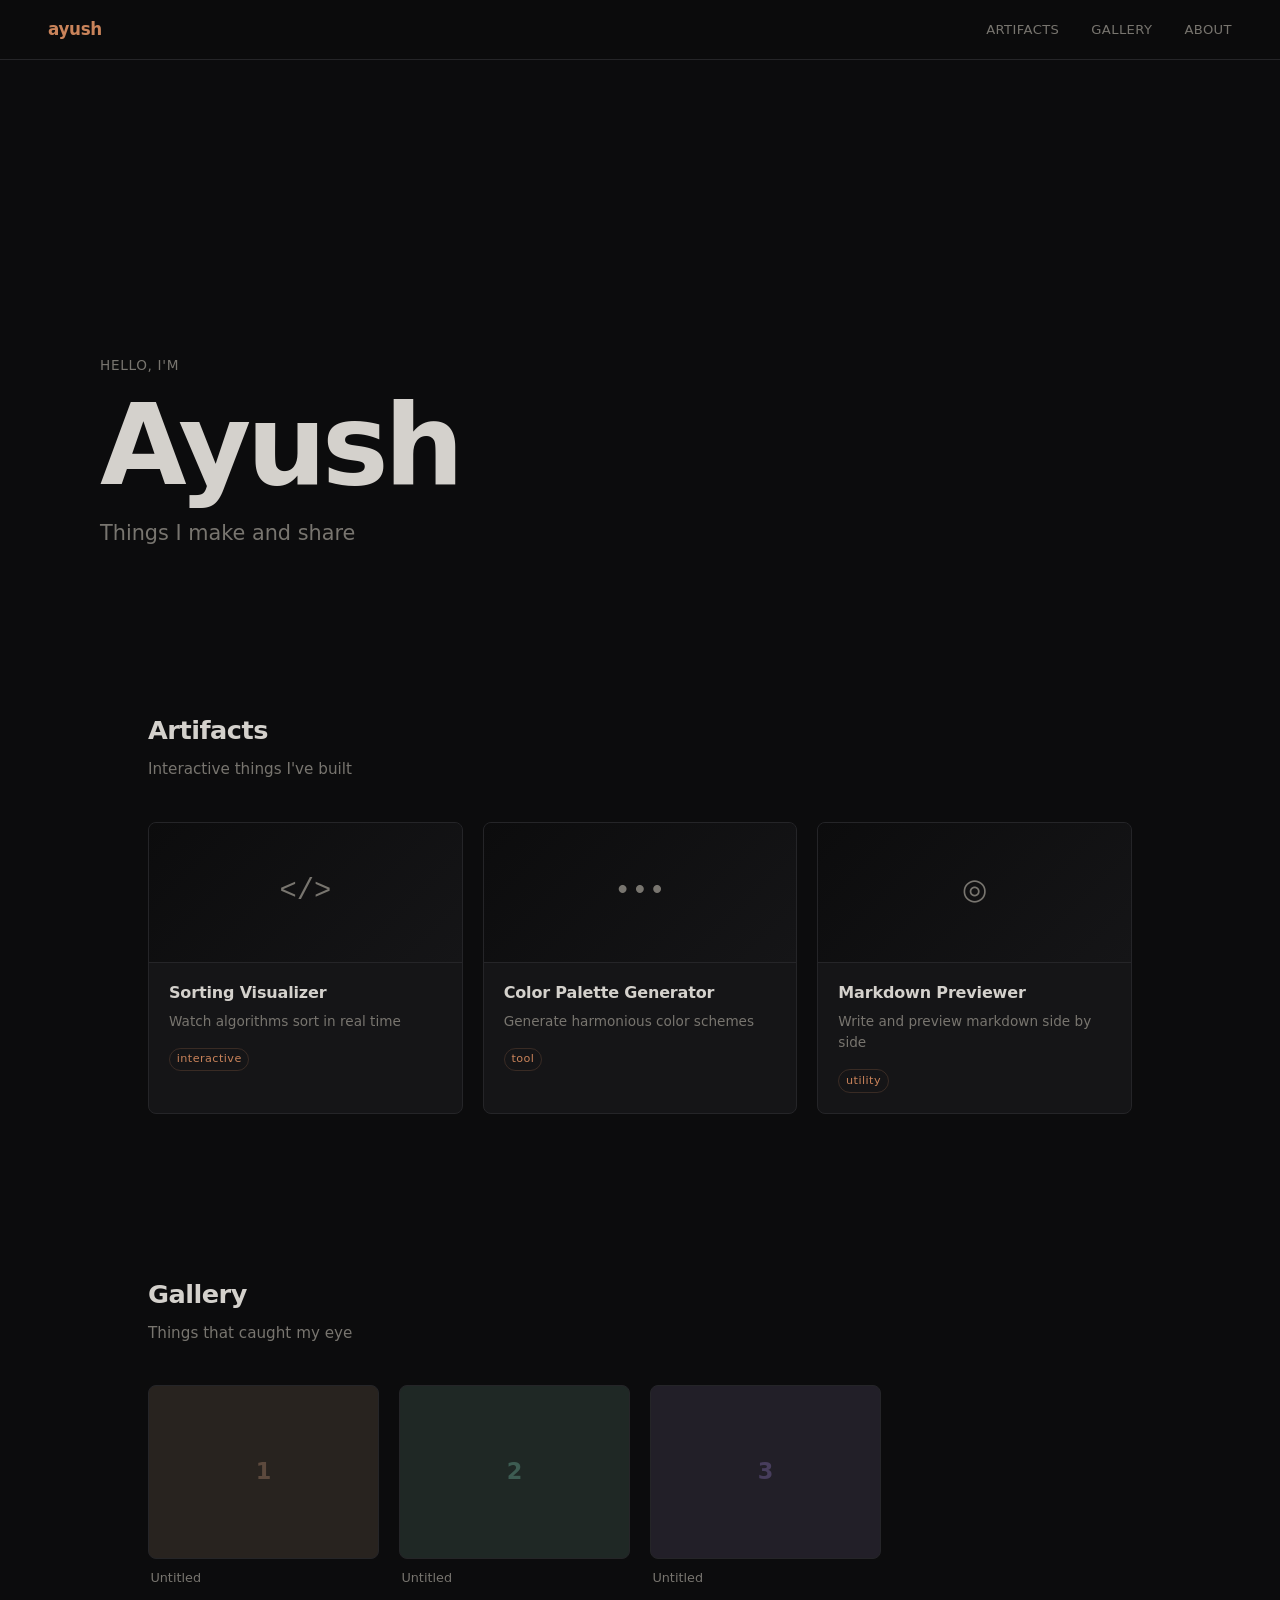
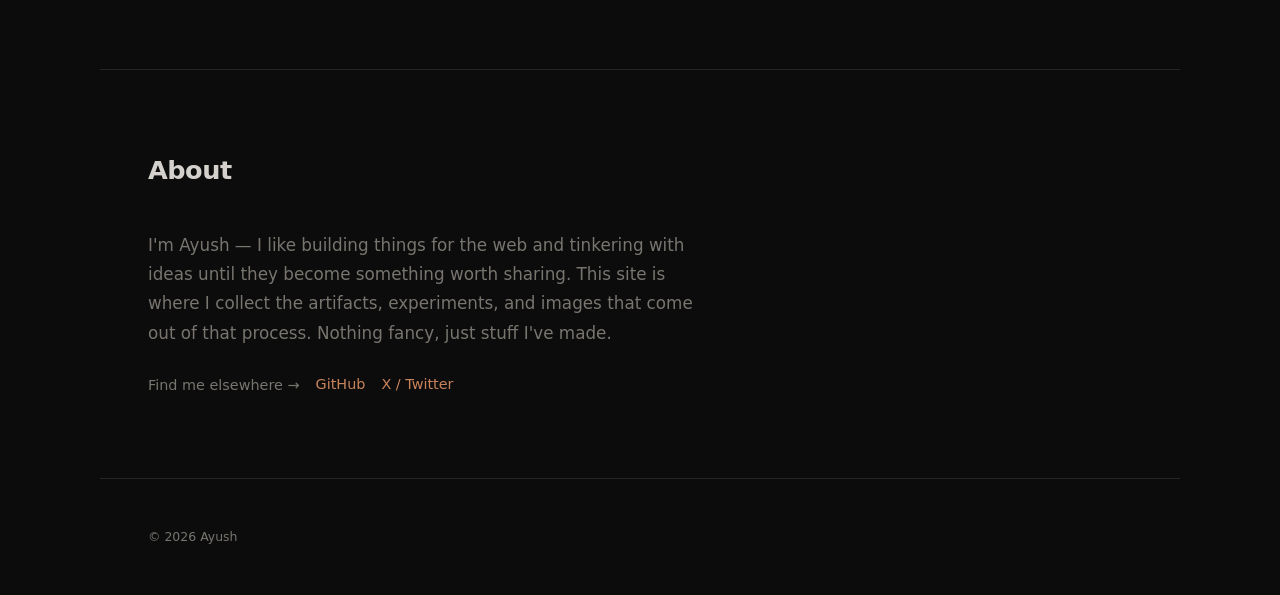
==== index.html @ fdc9b0e2 "first version Co-Authored-By: Claude Opus 4.6 <noreply@anthropic.com>" ====
<!DOCTYPE html>
<html lang="en">
<head>
  <meta charset="UTF-8">
  <meta name="viewport" content="width=device-width, initial-scale=1.0">
  <title>Ayush</title>
  <link rel="stylesheet" href="style.css">
</head>
<body>

  <nav class="nav">
    <a href="#" class="nav-logo">ayush</a>
    <div class="nav-links">
      <a href="#artifacts">Artifacts</a>
      <a href="#gallery">Gallery</a>
      <a href="#about">About</a>
    </div>
  </nav>

  <header class="hero">
    <div class="hero-inner">
      <p class="hero-label">Hello, I'm</p>
      <h1 class="hero-name">Ayush</h1>
      <p class="hero-tagline">Things I make and share</p>
    </div>
  </header>

  <main>

    <section id="artifacts" class="section">
      <div class="section-header">
        <h2>Artifacts</h2>
        <p class="section-desc">Interactive things I've built</p>
      </div>
      <div class="artifact-grid">

        <a href="#" class="artifact-card">
          <div class="artifact-preview">
            <span class="artifact-icon">&lt;/&gt;</span>
          </div>
          <div class="artifact-info">
            <h3>Sorting Visualizer</h3>
            <p>Watch algorithms sort in real time</p>
            <span class="artifact-tag">interactive</span>
          </div>
        </a>

        <a href="#" class="artifact-card">
          <div class="artifact-preview">
            <span class="artifact-icon">&bull;&bull;&bull;</span>
          </div>
          <div class="artifact-info">
            <h3>Color Palette Generator</h3>
            <p>Generate harmonious color schemes</p>
            <span class="artifact-tag">tool</span>
          </div>
        </a>

        <a href="#" class="artifact-card">
          <div class="artifact-preview">
            <span class="artifact-icon">&#9678;</span>
          </div>
          <div class="artifact-info">
            <h3>Markdown Previewer</h3>
            <p>Write and preview markdown side by side</p>
            <span class="artifact-tag">utility</span>
          </div>
        </a>

      </div>
    </section>

    <section id="gallery" class="section">
      <div class="section-header">
        <h2>Gallery</h2>
        <p class="section-desc">Things that caught my eye</p>
      </div>
      <div class="gallery-grid">

        <figure class="gallery-item">
          <div class="gallery-placeholder" style="--hue: 24;">
            <span>1</span>
          </div>
          <figcaption>Untitled</figcaption>
        </figure>

        <figure class="gallery-item">
          <div class="gallery-placeholder" style="--hue: 160;">
            <span>2</span>
          </div>
          <figcaption>Untitled</figcaption>
        </figure>

        <figure class="gallery-item">
          <div class="gallery-placeholder" style="--hue: 260;">
            <span>3</span>
          </div>
          <figcaption>Untitled</figcaption>
        </figure>

      </div>
    </section>

    <section id="about" class="section section-about">
      <div class="section-header">
        <h2>About</h2>
      </div>
      <div class="about-content">
        <p>
          I'm Ayush — I like building things for the web and tinkering
          with ideas until they become something worth sharing. This site
          is where I collect the artifacts, experiments, and images that
          come out of that process. Nothing fancy, just stuff I've made.
        </p>
        <p class="about-contact">
          Find me elsewhere &rarr;
          <a href="https://github.com/inventor011" target="_blank" rel="noopener">GitHub</a>
          <a href="https://x.com/inventor011" target="_blank" rel="noopener">X / Twitter</a>
        </p>
      </div>
    </section>

  </main>

  <footer class="footer">
    <p>&copy; 2026 Ayush</p>
  </footer>

</body>
</html>
---- style.css ----
/* ── Reset & Base ────────────────────────────────────── */

*,
*::before,
*::after {
  margin: 0;
  padding: 0;
  box-sizing: border-box;
}

:root {
  --bg: #0c0c0d;
  --bg-raised: #151517;
  --bg-hover: #1c1c1f;
  --text: #d4d1cc;
  --text-muted: #78756f;
  --accent: #c9835a;
  --accent-dim: #c9835a33;
  --border: #252528;
  --radius: 8px;
  --font: "Inter", "Segoe UI", system-ui, -apple-system, sans-serif;
  --font-mono: "JetBrains Mono", "Cascadia Code", "Consolas", monospace;
  --max-w: 1080px;
  --transition: 0.25s cubic-bezier(0.4, 0, 0.2, 1);
}

html {
  scroll-behavior: smooth;
  -webkit-font-smoothing: antialiased;
}

body {
  font-family: var(--font);
  background: var(--bg);
  color: var(--text);
  line-height: 1.6;
  min-height: 100vh;
}

a {
  color: inherit;
  text-decoration: none;
}

img {
  display: block;
  max-width: 100%;
}

/* ── Nav ─────────────────────────────────────────────── */

.nav {
  position: fixed;
  top: 0;
  left: 0;
  right: 0;
  z-index: 100;
  display: flex;
  align-items: center;
  justify-content: space-between;
  padding: 0 clamp(1.5rem, 4vw, 3rem);
  height: 60px;
  background: rgba(12, 12, 13, 0.85);
  backdrop-filter: blur(16px);
  -webkit-backdrop-filter: blur(16px);
  border-bottom: 1px solid var(--border);
}

.nav-logo {
  font-size: 1.05rem;
  font-weight: 600;
  letter-spacing: -0.02em;
  color: var(--accent);
}

.nav-links {
  display: flex;
  gap: 2rem;
}

.nav-links a {
  font-size: 0.82rem;
  color: var(--text-muted);
  letter-spacing: 0.03em;
  text-transform: uppercase;
  transition: color var(--transition);
}

.nav-links a:hover {
  color: var(--text);
}

/* ── Hero ────────────────────────────────────────────── */

.hero {
  display: flex;
  align-items: flex-end;
  min-height: 70vh;
  padding: 0 clamp(1.5rem, 4vw, 3rem);
  padding-bottom: 5rem;
}

.hero-inner {
  max-width: var(--max-w);
  width: 100%;
  margin: 0 auto;
}

.hero-label {
  font-size: 0.85rem;
  color: var(--text-muted);
  letter-spacing: 0.05em;
  text-transform: uppercase;
  margin-bottom: 0.75rem;
}

.hero-name {
  font-size: clamp(3.5rem, 10vw, 7rem);
  font-weight: 700;
  letter-spacing: -0.04em;
  line-height: 1;
  color: var(--text);
  margin-bottom: 1rem;
}

.hero-tagline {
  font-size: clamp(1.05rem, 2.5vw, 1.3rem);
  color: var(--text-muted);
  max-width: 400px;
}

/* ── Sections ────────────────────────────────────────── */

.section {
  max-width: var(--max-w);
  margin: 0 auto;
  padding: 5rem clamp(1.5rem, 4vw, 3rem);
}

.section-header {
  margin-bottom: 2.5rem;
}

.section-header h2 {
  font-size: 1.6rem;
  font-weight: 600;
  letter-spacing: -0.02em;
  margin-bottom: 0.4rem;
}

.section-desc {
  color: var(--text-muted);
  font-size: 0.95rem;
}

/* ── Artifact Grid ───────────────────────────────────── */

.artifact-grid {
  display: grid;
  grid-template-columns: repeat(auto-fill, minmax(280px, 1fr));
  gap: 1.25rem;
}

.artifact-card {
  display: flex;
  flex-direction: column;
  border: 1px solid var(--border);
  border-radius: var(--radius);
  overflow: hidden;
  background: var(--bg-raised);
  transition: border-color var(--transition), transform var(--transition);
}

.artifact-card:hover {
  border-color: var(--accent-dim);
  transform: translateY(-3px);
}

.artifact-preview {
  display: flex;
  align-items: center;
  justify-content: center;
  height: 140px;
  background: linear-gradient(135deg, var(--bg) 0%, var(--bg-raised) 100%);
  border-bottom: 1px solid var(--border);
  font-size: 1.8rem;
  color: var(--text-muted);
  transition: color var(--transition);
}

.artifact-card:hover .artifact-preview {
  color: var(--accent);
}

.artifact-icon {
  font-family: var(--font-mono);
}

.artifact-info {
  padding: 1.1rem 1.25rem 1.25rem;
}

.artifact-info h3 {
  font-size: 1rem;
  font-weight: 600;
  margin-bottom: 0.3rem;
  letter-spacing: -0.01em;
}

.artifact-info p {
  font-size: 0.85rem;
  color: var(--text-muted);
  margin-bottom: 0.75rem;
}

.artifact-tag {
  display: inline-block;
  font-size: 0.7rem;
  color: var(--accent);
  border: 1px solid var(--accent-dim);
  padding: 0.15em 0.6em;
  border-radius: 999px;
  letter-spacing: 0.04em;
  text-transform: lowercase;
}

/* ── Gallery Grid ────────────────────────────────────── */

.gallery-grid {
  display: grid;
  grid-template-columns: repeat(auto-fill, minmax(220px, 1fr));
  gap: 1.25rem;
}

.gallery-item {
  display: flex;
  flex-direction: column;
  gap: 0.6rem;
}

.gallery-placeholder {
  aspect-ratio: 4 / 3;
  border-radius: var(--radius);
  background: hsl(var(--hue, 0) 12% 14%);
  border: 1px solid var(--border);
  display: flex;
  align-items: center;
  justify-content: center;
  font-size: 1.4rem;
  font-weight: 600;
  color: hsl(var(--hue, 0) 20% 30%);
  transition: border-color var(--transition), transform var(--transition);
  overflow: hidden;
}

.gallery-item:hover .gallery-placeholder {
  border-color: hsl(var(--hue, 0) 20% 30%);
  transform: scale(1.02);
}

.gallery-item figcaption {
  font-size: 0.8rem;
  color: var(--text-muted);
  padding-left: 0.15rem;
}

/* ── About ───────────────────────────────────────────── */

.section-about {
  border-top: 1px solid var(--border);
}

.about-content {
  max-width: 560px;
}

.about-content p {
  font-size: 1.05rem;
  line-height: 1.75;
  color: var(--text-muted);
}

.about-contact {
  margin-top: 1.5rem;
  display: flex;
  align-items: center;
  gap: 1rem;
  flex-wrap: wrap;
  font-size: 0.9rem !important;
}

.about-contact a {
  color: var(--accent);
  border-bottom: 1px solid transparent;
  transition: border-color var(--transition);
}

.about-contact a:hover {
  border-bottom-color: var(--accent);
}

/* ── Footer ──────────────────────────────────────────── */

.footer {
  max-width: var(--max-w);
  margin: 0 auto;
  padding: 3rem clamp(1.5rem, 4vw, 3rem);
  border-top: 1px solid var(--border);
}

.footer p {
  font-size: 0.78rem;
  color: var(--text-muted);
}

/* ── Mobile ──────────────────────────────────────────── */

@media (max-width: 600px) {
  .hero {
    min-height: 55vh;
    padding-bottom: 3rem;
  }

  .nav-links {
    gap: 1.25rem;
  }

  .section {
    padding: 3.5rem clamp(1.25rem, 4vw, 3rem);
  }

  .artifact-grid {
    grid-template-columns: 1fr;
  }

  .gallery-grid {
    grid-template-columns: repeat(2, 1fr);
  }
}

@media (max-width: 380px) {
  .gallery-grid {
    grid-template-columns: 1fr;
  }
}
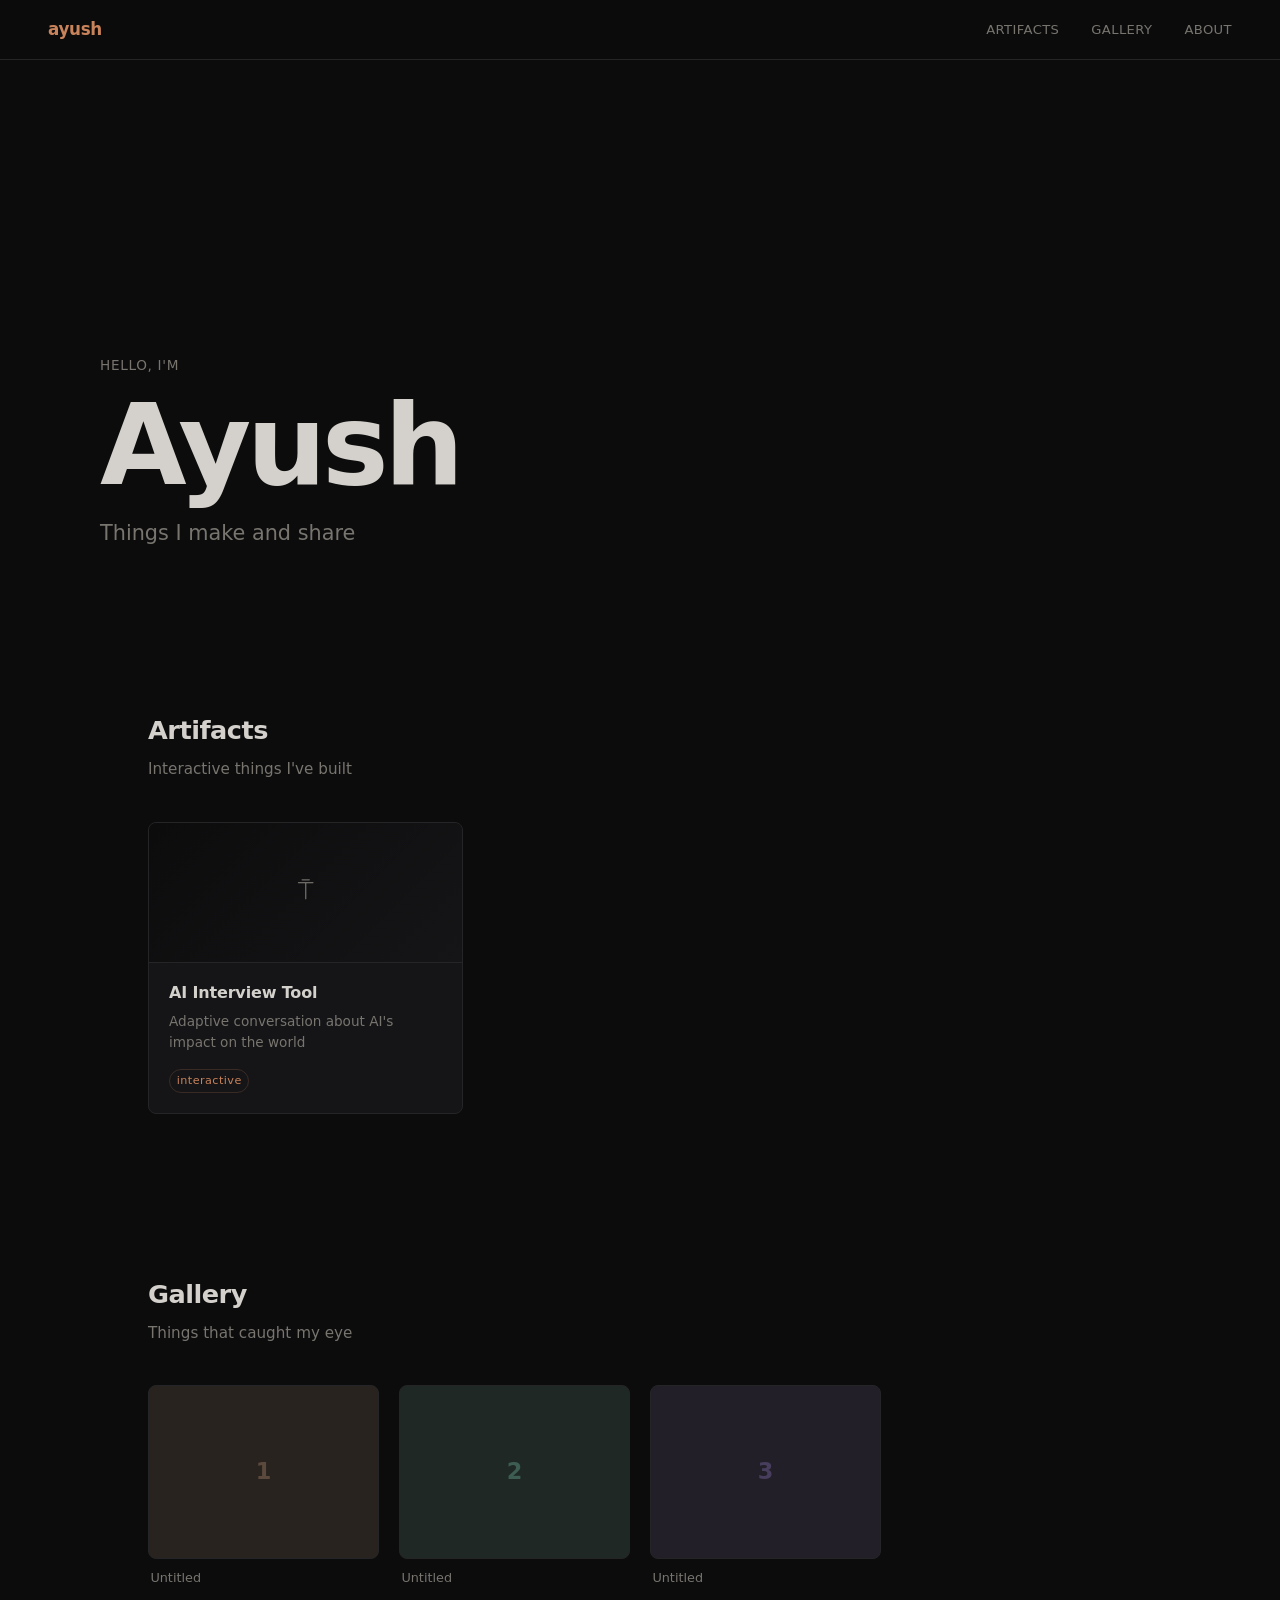
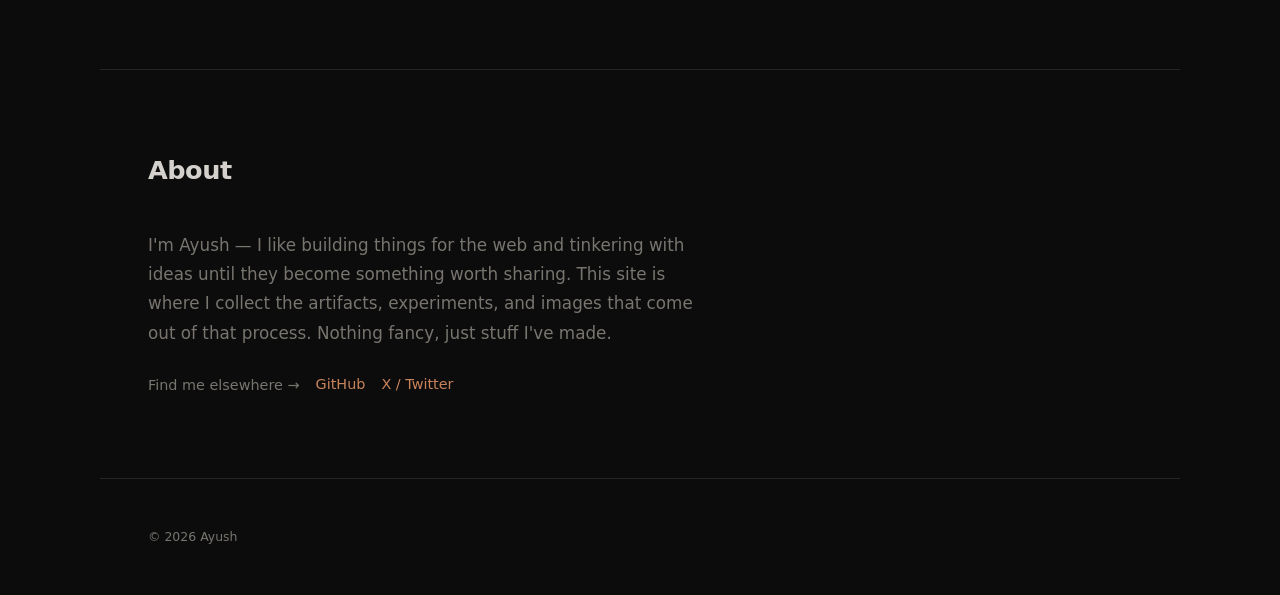
==== commit 04307d53: "add first real artifact" ====
--- a/index.html
+++ b/index.html
@@ -34,36 +34,14 @@
       </div>
       <div class="artifact-grid">
 
-        <a href="#" class="artifact-card">
+        <a href="https://claude.ai/public/artifacts/c11d55f4-5b45-4caa-8ebe-6bcefd081e9d" target="_blank" rel="noopener" class="artifact-card">
           <div class="artifact-preview">
-            <span class="artifact-icon">&lt;/&gt;</span>
+            <span class="artifact-icon">&#9041;</span>
           </div>
           <div class="artifact-info">
-            <h3>Sorting Visualizer</h3>
-            <p>Watch algorithms sort in real time</p>
+            <h3>AI Interview Tool</h3>
+            <p>Adaptive conversation about AI's impact on the world</p>
             <span class="artifact-tag">interactive</span>
-          </div>
-        </a>
-
-        <a href="#" class="artifact-card">
-          <div class="artifact-preview">
-            <span class="artifact-icon">&bull;&bull;&bull;</span>
-          </div>
-          <div class="artifact-info">
-            <h3>Color Palette Generator</h3>
-            <p>Generate harmonious color schemes</p>
-            <span class="artifact-tag">tool</span>
-          </div>
-        </a>
-
-        <a href="#" class="artifact-card">
-          <div class="artifact-preview">
-            <span class="artifact-icon">&#9678;</span>
-          </div>
-          <div class="artifact-info">
-            <h3>Markdown Previewer</h3>
-            <p>Write and preview markdown side by side</p>
-            <span class="artifact-tag">utility</span>
           </div>
         </a>
 
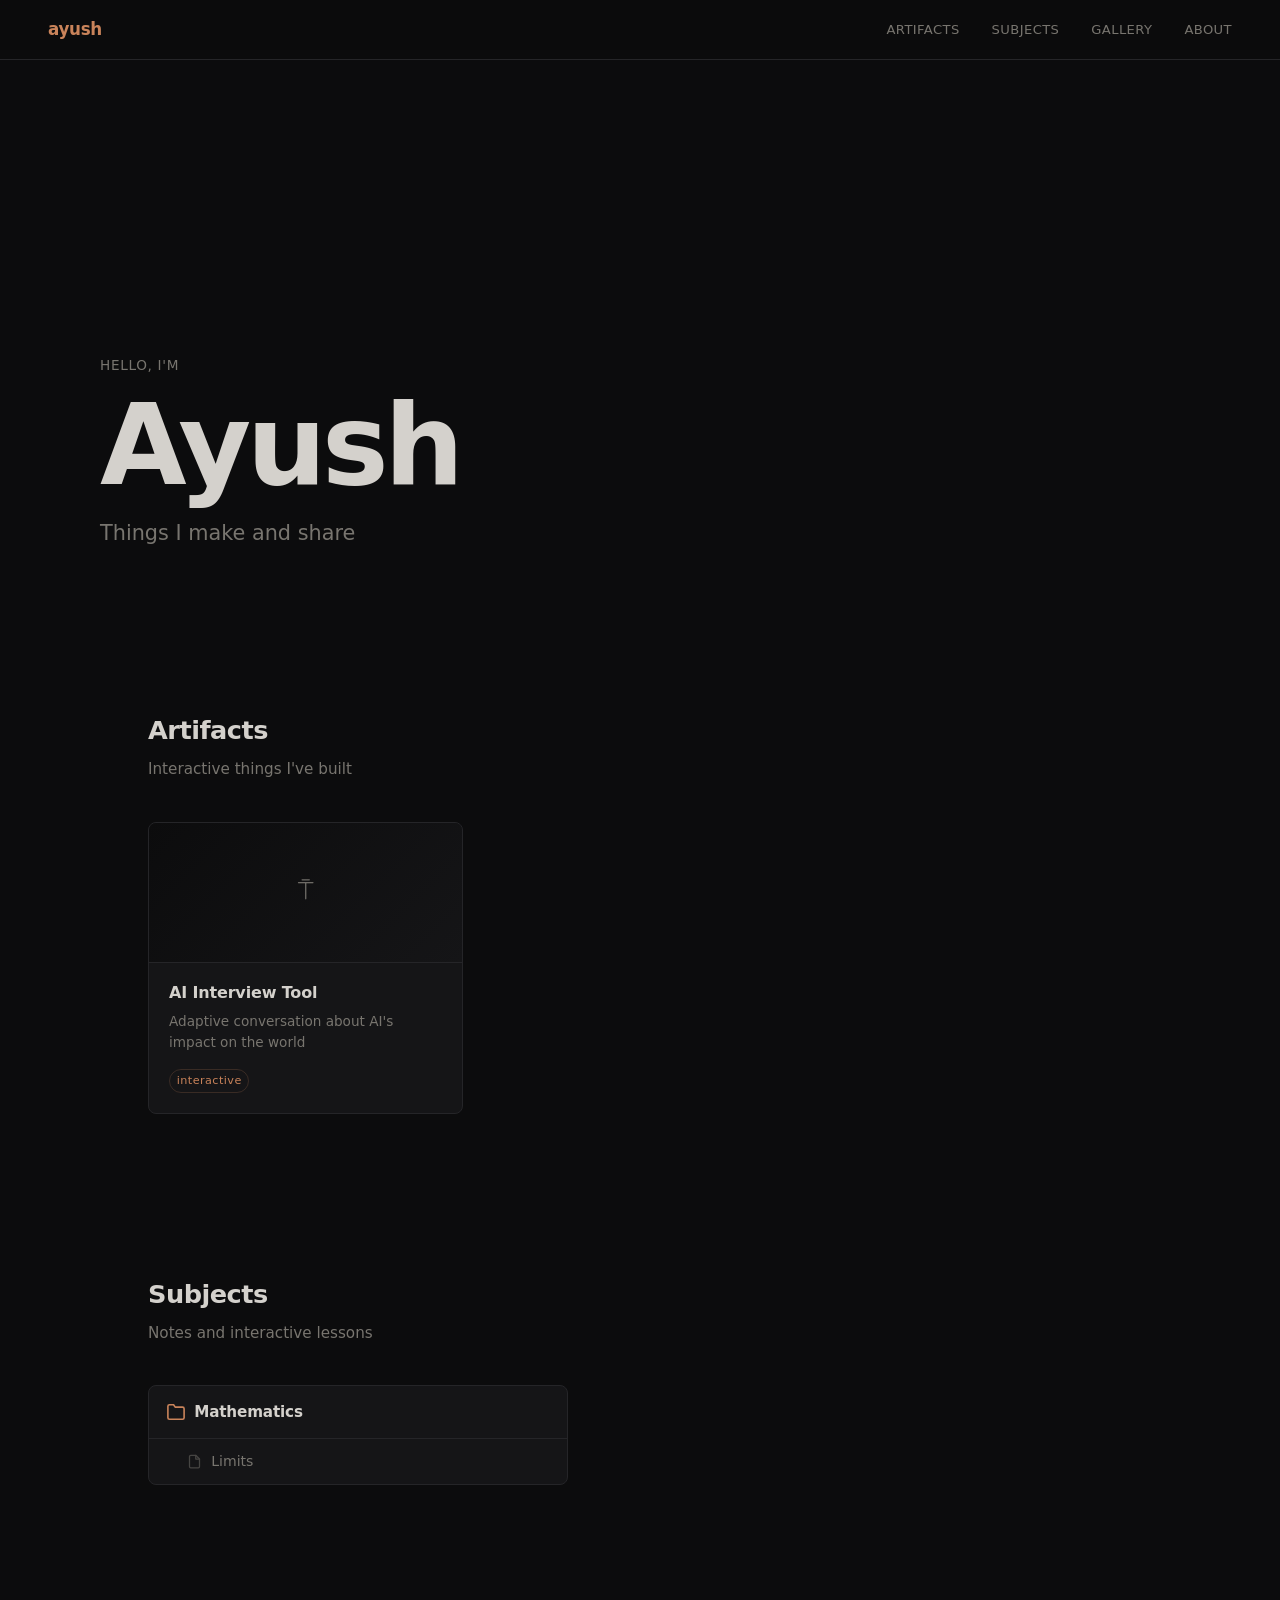
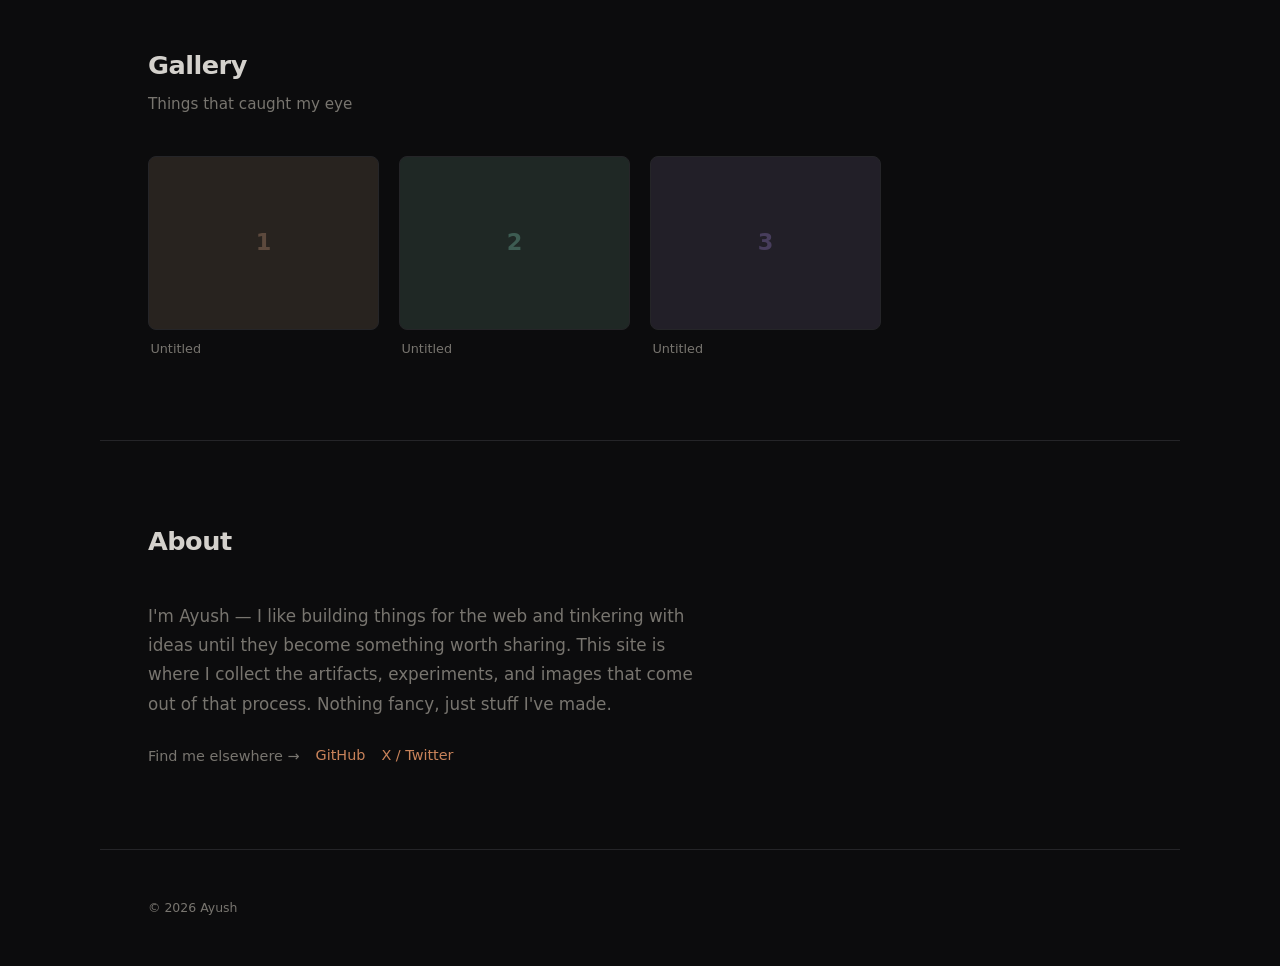
==== commit 8a2597a2: "add subjects section with mathematics/limits" ====
--- a/index.html
+++ b/index.html
@@ -12,6 +12,7 @@
     <a href="#" class="nav-logo">ayush</a>
     <div class="nav-links">
       <a href="#artifacts">Artifacts</a>
+      <a href="#subjects">Subjects</a>
       <a href="#gallery">Gallery</a>
       <a href="#about">About</a>
     </div>
@@ -34,7 +35,7 @@
       </div>
       <div class="artifact-grid">
 
-        <a href="https://claude.ai/public/artifacts/c11d55f4-5b45-4caa-8ebe-6bcefd081e9d" target="_blank" rel="noopener" class="artifact-card">
+        <a href="https://claude.ai/public/artifacts/baa4b62f-5d9c-41df-a181-2af93a938d18" target="_blank" rel="noopener" class="artifact-card">
           <div class="artifact-preview">
             <span class="artifact-icon">&#9041;</span>
           </div>
@@ -44,6 +45,36 @@
             <span class="artifact-tag">interactive</span>
           </div>
         </a>
+
+      </div>
+    </section>
+
+    <section id="subjects" class="section">
+      <div class="section-header">
+        <h2>Subjects</h2>
+        <p class="section-desc">Notes and interactive lessons</p>
+      </div>
+      <div class="folder-tree">
+
+        <details class="folder" open>
+          <summary class="folder-name">
+            <svg class="folder-icon" viewBox="0 0 24 24" fill="none" stroke="currentColor" stroke-width="2" stroke-linecap="round" stroke-linejoin="round">
+              <path d="M22 19a2 2 0 0 1-2 2H4a2 2 0 0 1-2-2V5a2 2 0 0 1 2-2h5l2 3h9a2 2 0 0 1 2 2z"/>
+            </svg>
+            Mathematics
+          </summary>
+          <ul class="folder-contents">
+            <li>
+              <a href="subjects/mathematics/limits.html" target="_blank" class="file-link">
+                <svg class="file-icon" viewBox="0 0 24 24" fill="none" stroke="currentColor" stroke-width="2" stroke-linecap="round" stroke-linejoin="round">
+                  <path d="M14 2H6a2 2 0 0 0-2 2v16a2 2 0 0 0 2 2h12a2 2 0 0 0 2-2V8z"/>
+                  <polyline points="14 2 14 8 20 8"/>
+                </svg>
+                Limits
+              </a>
+            </li>
+          </ul>
+        </details>
 
       </div>
     </section>
--- a/style.css
+++ b/style.css
@@ -224,6 +224,90 @@
   text-transform: lowercase;
 }
 
+/* ── Folder Tree (Subjects) ──────────────────────────── */
+
+.folder-tree {
+  max-width: 420px;
+}
+
+.folder {
+  border: 1px solid var(--border);
+  border-radius: var(--radius);
+  background: var(--bg-raised);
+  overflow: hidden;
+}
+
+.folder + .folder {
+  margin-top: 0.75rem;
+}
+
+.folder-name {
+  display: flex;
+  align-items: center;
+  gap: 0.6rem;
+  padding: 0.85rem 1.1rem;
+  cursor: pointer;
+  font-size: 0.95rem;
+  font-weight: 600;
+  letter-spacing: -0.01em;
+  list-style: none;
+  user-select: none;
+  transition: background var(--transition);
+}
+
+.folder-name::-webkit-details-marker { display: none; }
+
+.folder-name:hover {
+  background: var(--bg-hover);
+}
+
+.folder-icon {
+  width: 18px;
+  height: 18px;
+  color: var(--accent);
+  flex-shrink: 0;
+  transition: transform var(--transition);
+}
+
+.folder[open] .folder-icon {
+  transform: scale(1.08);
+}
+
+.folder-contents {
+  list-style: none;
+  border-top: 1px solid var(--border);
+}
+
+.folder-contents li + li {
+  border-top: 1px solid var(--border);
+}
+
+.file-link {
+  display: flex;
+  align-items: center;
+  gap: 0.55rem;
+  padding: 0.7rem 1.1rem 0.7rem 2.4rem;
+  font-size: 0.88rem;
+  color: var(--text-muted);
+  transition: color var(--transition), background var(--transition);
+}
+
+.file-link:hover {
+  color: var(--text);
+  background: var(--bg-hover);
+}
+
+.file-icon {
+  width: 15px;
+  height: 15px;
+  flex-shrink: 0;
+  opacity: 0.5;
+}
+
+.file-link:hover .file-icon {
+  opacity: 0.8;
+}
+
 /* ── Gallery Grid ────────────────────────────────────── */
 
 .gallery-grid {
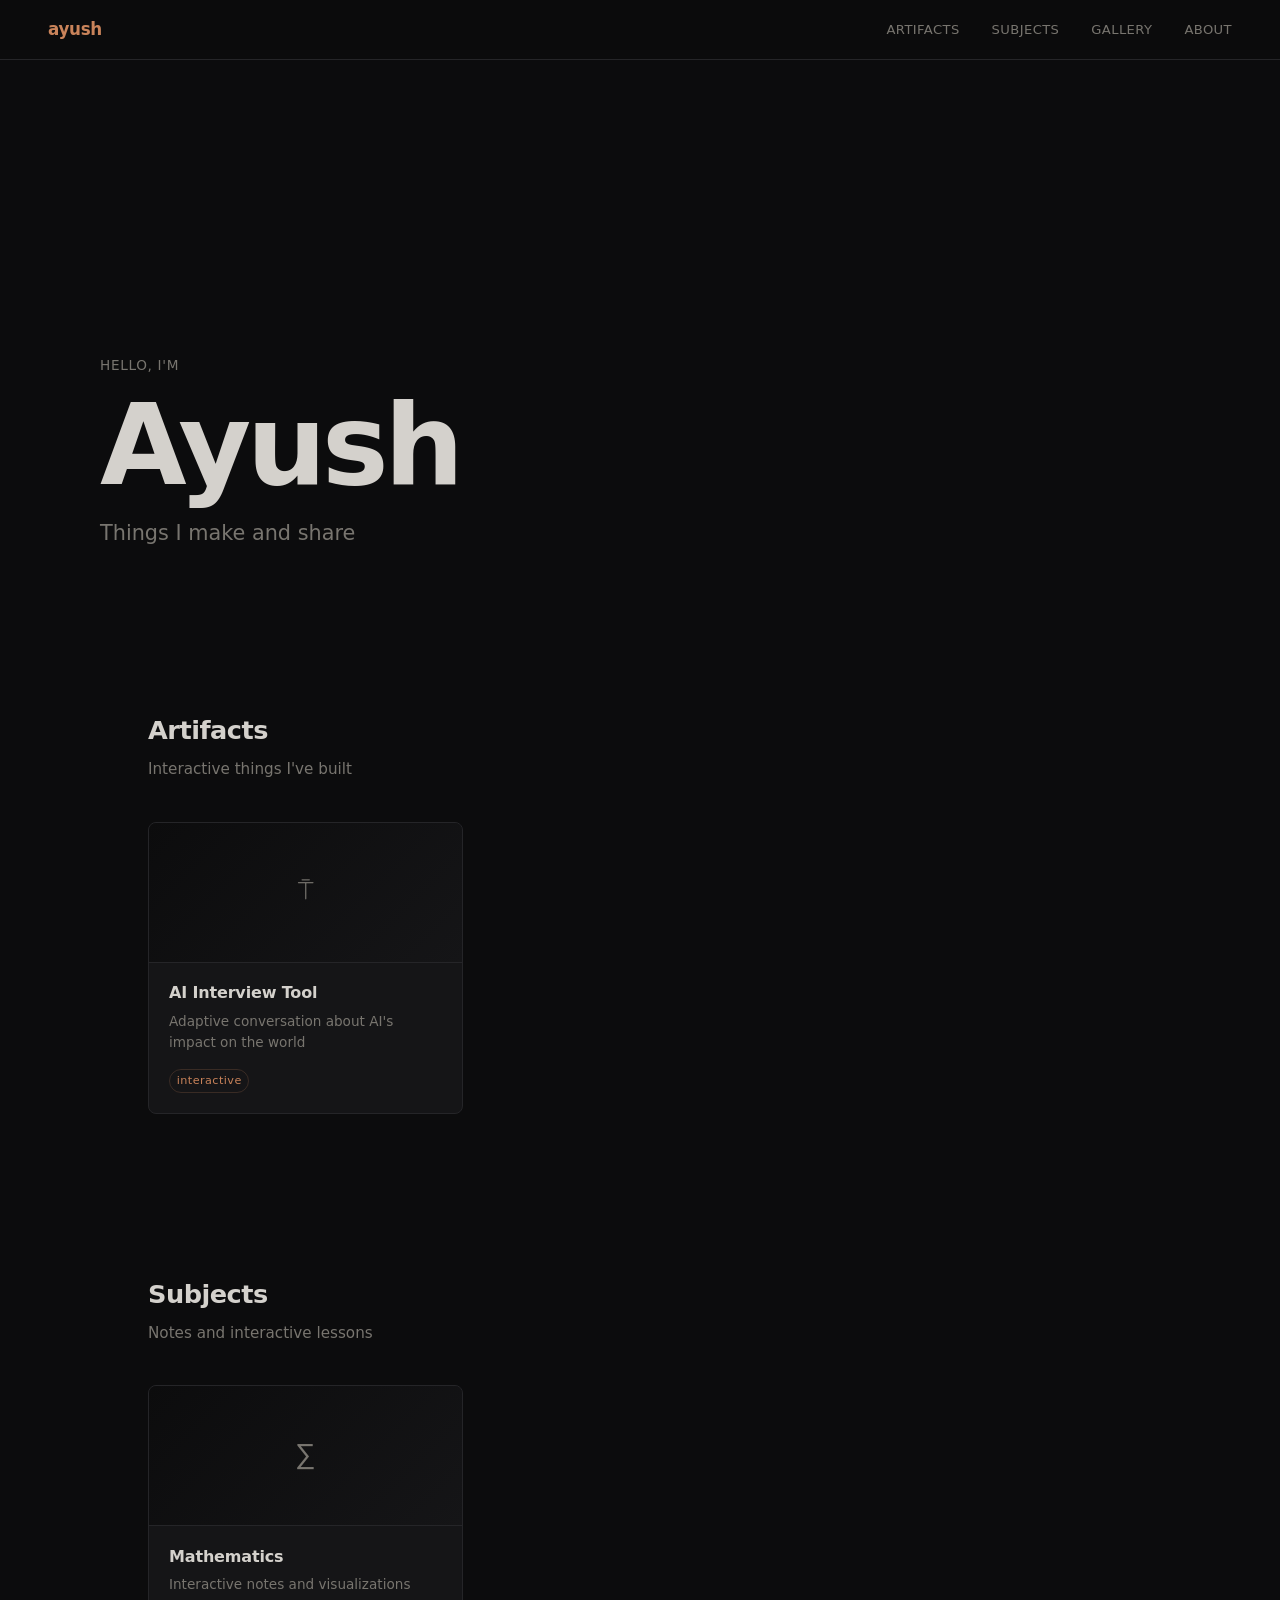
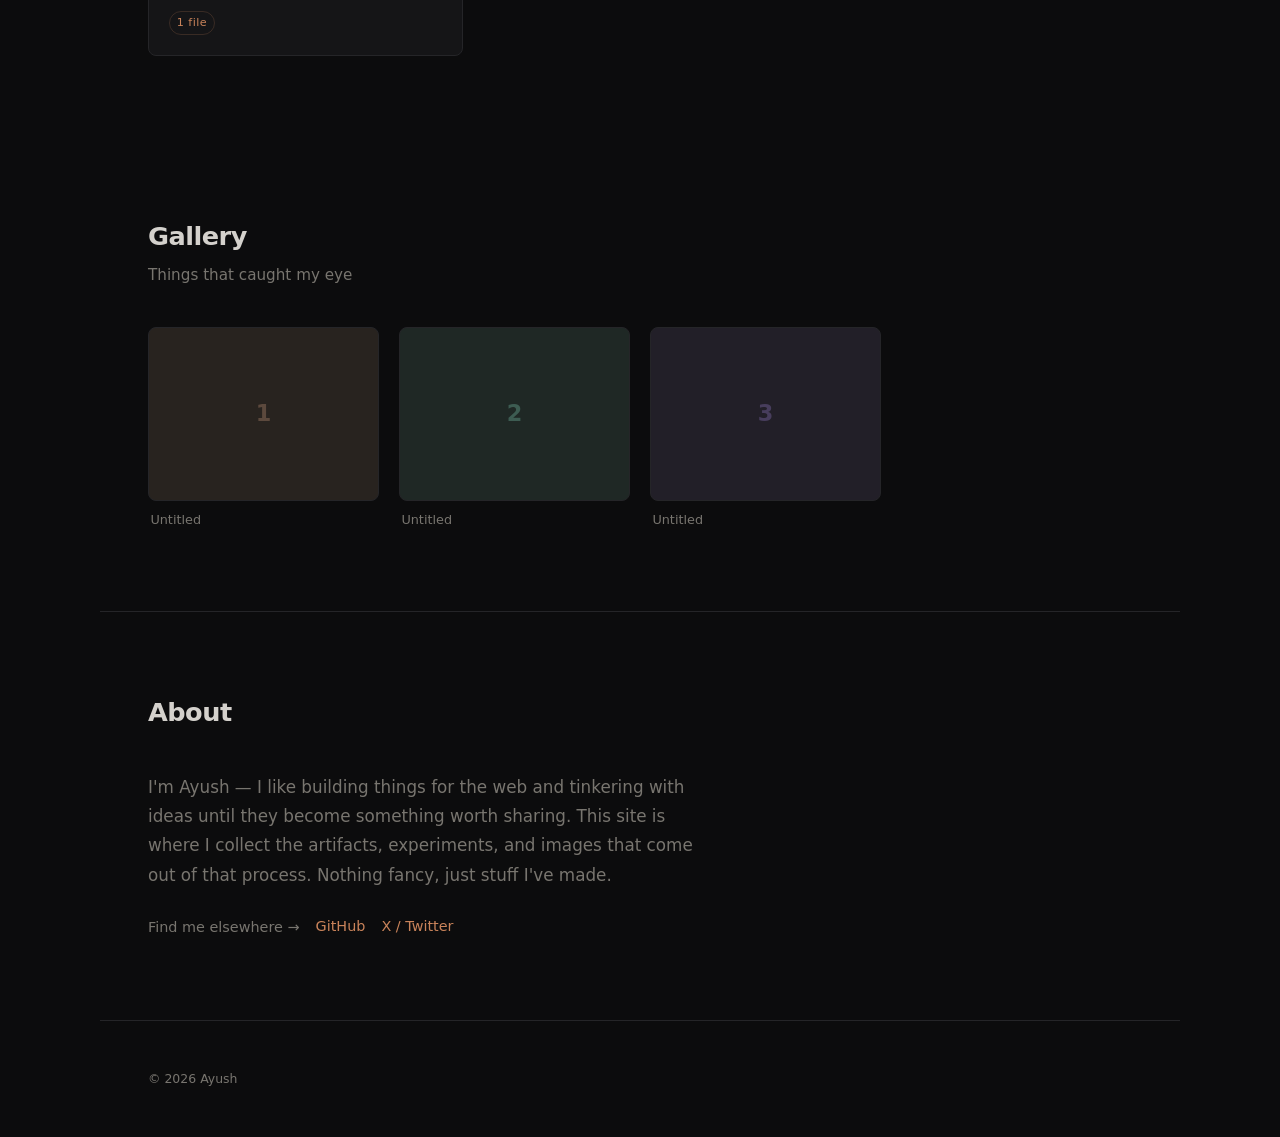
==== commit 2d874560: "restyle subjects as tile cards matching artifacts" ====
--- a/index.html
+++ b/index.html
@@ -54,19 +54,23 @@
         <h2>Subjects</h2>
         <p class="section-desc">Notes and interactive lessons</p>
       </div>
-      <div class="folder-tree">
+      <div class="artifact-grid">
 
-        <details class="folder" open>
-          <summary class="folder-name">
-            <svg class="folder-icon" viewBox="0 0 24 24" fill="none" stroke="currentColor" stroke-width="2" stroke-linecap="round" stroke-linejoin="round">
-              <path d="M22 19a2 2 0 0 1-2 2H4a2 2 0 0 1-2-2V5a2 2 0 0 1 2-2h5l2 3h9a2 2 0 0 1 2 2z"/>
-            </svg>
-            Mathematics
+        <details class="subject-card">
+          <summary class="subject-card-top">
+            <div class="artifact-preview">
+              <span class="artifact-icon">&sum;</span>
+            </div>
+            <div class="artifact-info">
+              <h3>Mathematics</h3>
+              <p>Interactive notes and visualizations</p>
+              <span class="artifact-tag">1 file</span>
+            </div>
           </summary>
-          <ul class="folder-contents">
+          <ul class="subject-files">
             <li>
-              <a href="subjects/mathematics/limits.html" target="_blank" class="file-link">
-                <svg class="file-icon" viewBox="0 0 24 24" fill="none" stroke="currentColor" stroke-width="2" stroke-linecap="round" stroke-linejoin="round">
+              <a href="subjects/mathematics/limits.html" target="_blank">
+                <svg class="subject-file-icon" viewBox="0 0 24 24" fill="none" stroke="currentColor" stroke-width="2" stroke-linecap="round" stroke-linejoin="round">
                   <path d="M14 2H6a2 2 0 0 0-2 2v16a2 2 0 0 0 2 2h12a2 2 0 0 0 2-2V8z"/>
                   <polyline points="14 2 14 8 20 8"/>
                 </svg>
--- a/style.css
+++ b/style.css
@@ -224,87 +224,64 @@
   text-transform: lowercase;
 }
 
-/* ── Folder Tree (Subjects) ──────────────────────────── */
-
-.folder-tree {
-  max-width: 420px;
-}
-
-.folder {
+/* ── Subject Cards ───────────────────────────────────── */
+
+.subject-card {
+  display: flex;
+  flex-direction: column;
   border: 1px solid var(--border);
   border-radius: var(--radius);
+  overflow: hidden;
   background: var(--bg-raised);
-  overflow: hidden;
-}
-
-.folder + .folder {
-  margin-top: 0.75rem;
-}
-
-.folder-name {
+  transition: border-color var(--transition), transform var(--transition);
+}
+
+.subject-card:hover {
+  border-color: var(--accent-dim);
+  transform: translateY(-3px);
+}
+
+.subject-card-top {
+  display: flex;
+  flex-direction: column;
+  cursor: pointer;
+  list-style: none;
+}
+
+.subject-card-top::-webkit-details-marker { display: none; }
+
+.subject-files {
+  list-style: none;
+  border-top: 1px solid var(--border);
+}
+
+.subject-files li + li {
+  border-top: 1px solid var(--border);
+}
+
+.subject-files a {
   display: flex;
   align-items: center;
   gap: 0.6rem;
-  padding: 0.85rem 1.1rem;
-  cursor: pointer;
-  font-size: 0.95rem;
-  font-weight: 600;
-  letter-spacing: -0.01em;
-  list-style: none;
-  user-select: none;
-  transition: background var(--transition);
-}
-
-.folder-name::-webkit-details-marker { display: none; }
-
-.folder-name:hover {
+  padding: 0.75rem 1.25rem;
+  font-size: 0.88rem;
+  color: var(--text-muted);
+  transition: color var(--transition), background var(--transition);
+}
+
+.subject-files a:hover {
+  color: var(--accent);
   background: var(--bg-hover);
 }
 
-.folder-icon {
-  width: 18px;
-  height: 18px;
-  color: var(--accent);
-  flex-shrink: 0;
-  transition: transform var(--transition);
-}
-
-.folder[open] .folder-icon {
-  transform: scale(1.08);
-}
-
-.folder-contents {
-  list-style: none;
-  border-top: 1px solid var(--border);
-}
-
-.folder-contents li + li {
-  border-top: 1px solid var(--border);
-}
-
-.file-link {
-  display: flex;
-  align-items: center;
-  gap: 0.55rem;
-  padding: 0.7rem 1.1rem 0.7rem 2.4rem;
-  font-size: 0.88rem;
-  color: var(--text-muted);
-  transition: color var(--transition), background var(--transition);
-}
-
-.file-link:hover {
-  color: var(--text);
-  background: var(--bg-hover);
-}
-
-.file-icon {
+.subject-file-icon {
   width: 15px;
   height: 15px;
   flex-shrink: 0;
-  opacity: 0.5;
-}
-
-.file-link:hover .file-icon {
+  opacity: 0.45;
+}
+
+.subject-files a:hover .subject-file-icon {
   opacity: 0.8;
 }
 
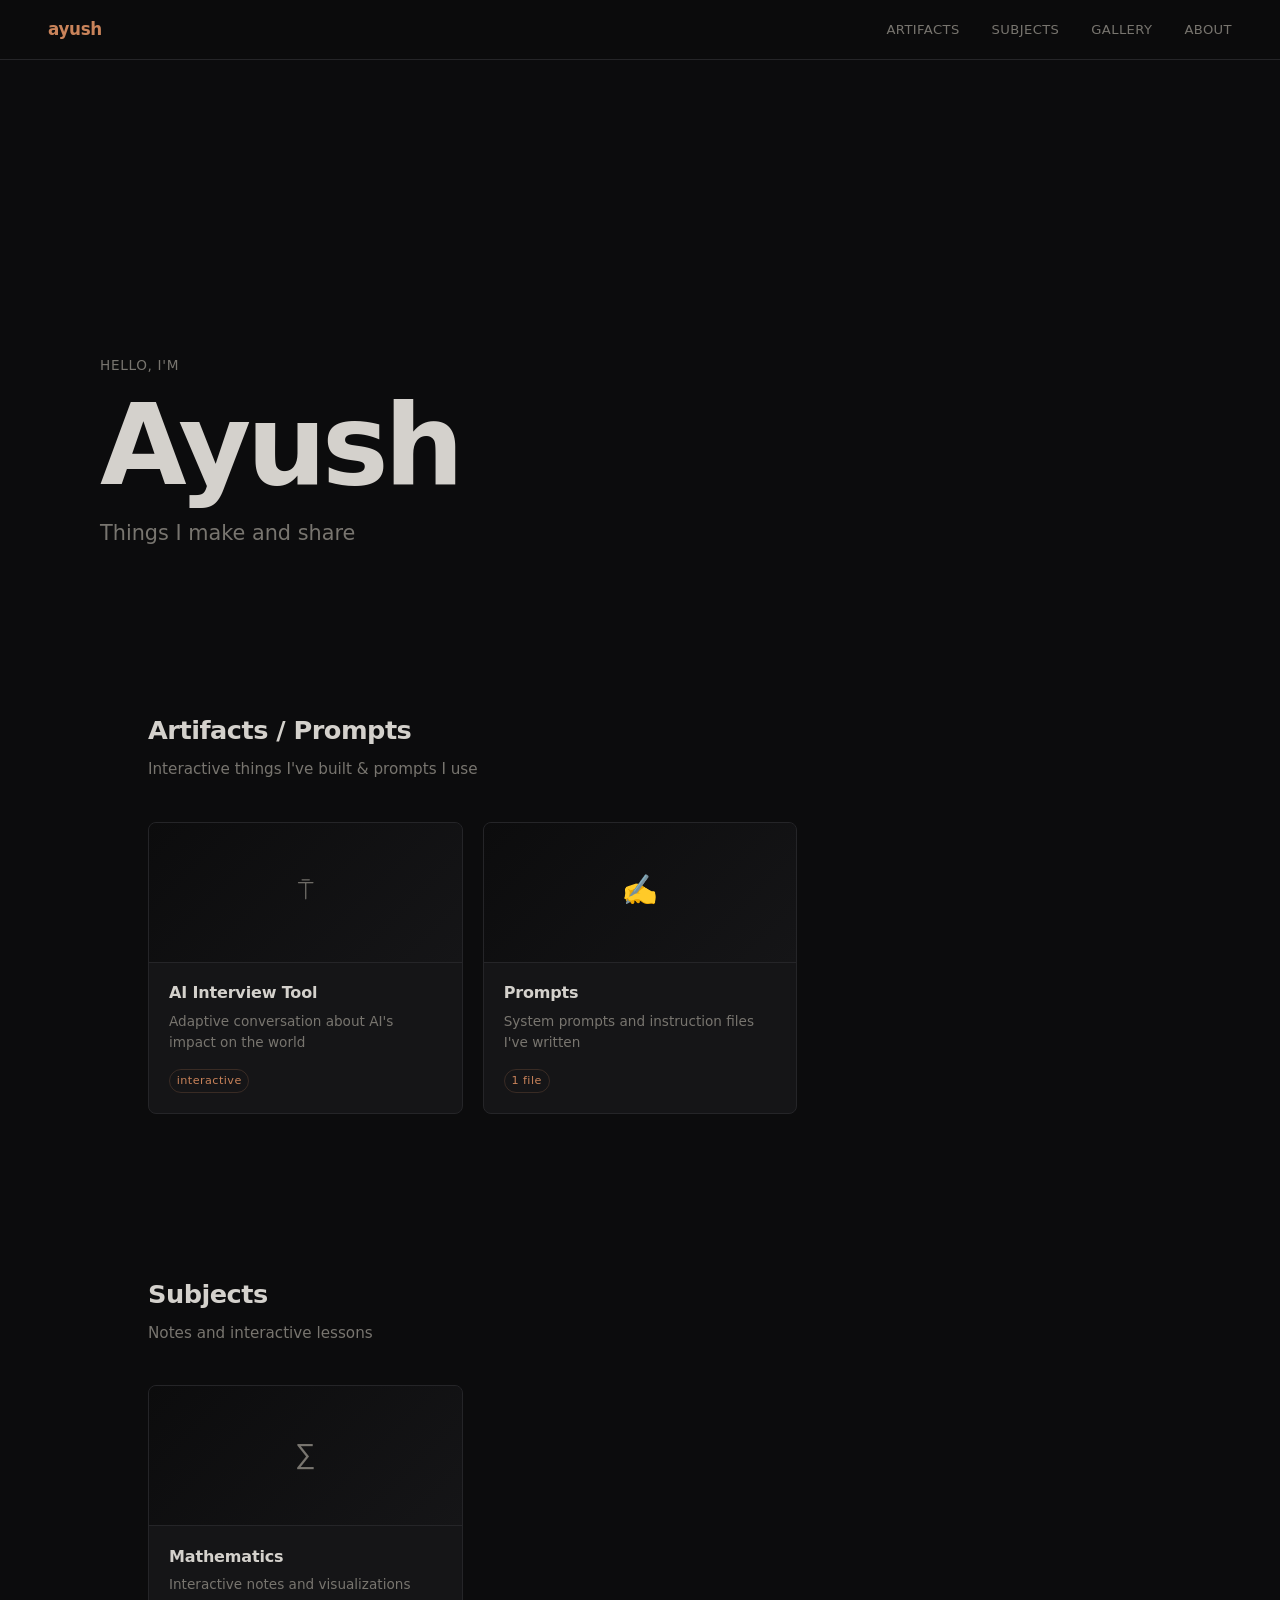
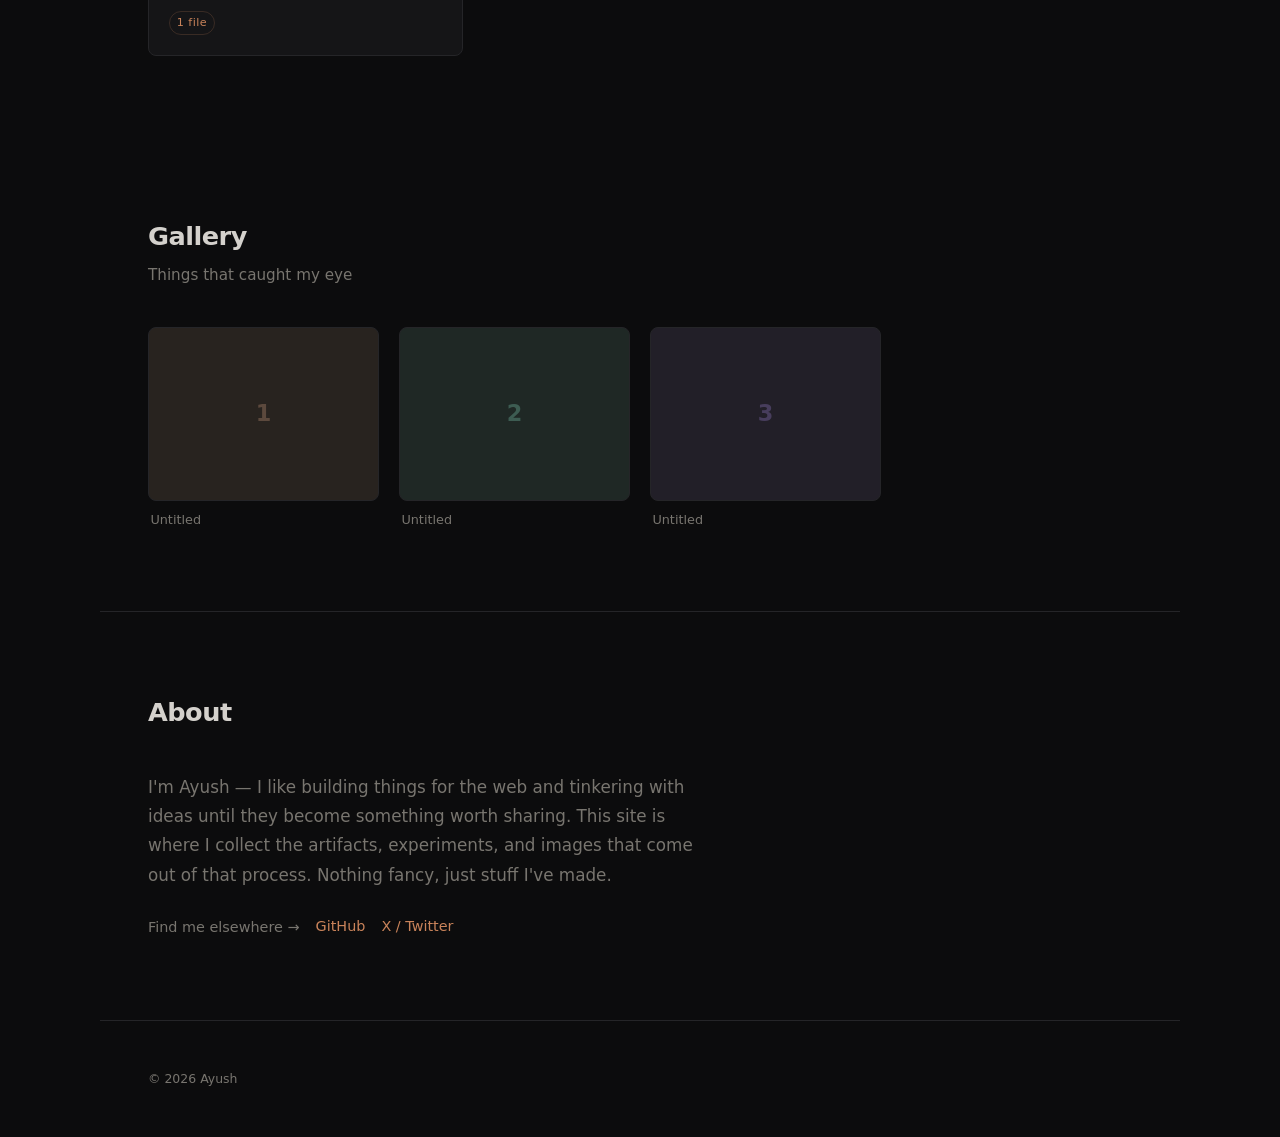
==== commit 52a21fed: "add prompts section with how-to-teach document" ====
--- a/index.html
+++ b/index.html
@@ -30,8 +30,8 @@
 
     <section id="artifacts" class="section">
       <div class="section-header">
-        <h2>Artifacts</h2>
-        <p class="section-desc">Interactive things I've built</p>
+        <h2>Artifacts / Prompts</h2>
+        <p class="section-desc">Interactive things I've built &amp; prompts I use</p>
       </div>
       <div class="artifact-grid">
 
@@ -46,6 +46,17 @@
           </div>
         </a>
 
+        <a href="artifacts/prompts/" class="artifact-card">
+          <div class="artifact-preview">
+            <span class="artifact-icon">&#9997;</span>
+          </div>
+          <div class="artifact-info">
+            <h3>Prompts</h3>
+            <p>System prompts and instruction files I've written</p>
+            <span class="artifact-tag">1 file</span>
+          </div>
+        </a>
+
       </div>
     </section>
 
@@ -56,29 +67,16 @@
       </div>
       <div class="artifact-grid">
 
-        <details class="subject-card">
-          <summary class="subject-card-top">
-            <div class="artifact-preview">
-              <span class="artifact-icon">&sum;</span>
-            </div>
-            <div class="artifact-info">
-              <h3>Mathematics</h3>
-              <p>Interactive notes and visualizations</p>
-              <span class="artifact-tag">1 file</span>
-            </div>
-          </summary>
-          <ul class="subject-files">
-            <li>
-              <a href="subjects/mathematics/limits.html" target="_blank">
-                <svg class="subject-file-icon" viewBox="0 0 24 24" fill="none" stroke="currentColor" stroke-width="2" stroke-linecap="round" stroke-linejoin="round">
-                  <path d="M14 2H6a2 2 0 0 0-2 2v16a2 2 0 0 0 2 2h12a2 2 0 0 0 2-2V8z"/>
-                  <polyline points="14 2 14 8 20 8"/>
-                </svg>
-                Limits
-              </a>
-            </li>
-          </ul>
-        </details>
+        <a href="subjects/mathematics/" class="artifact-card">
+          <div class="artifact-preview">
+            <span class="artifact-icon">&sum;</span>
+          </div>
+          <div class="artifact-info">
+            <h3>Mathematics</h3>
+            <p>Interactive notes and visualizations</p>
+            <span class="artifact-tag">1 file</span>
+          </div>
+        </a>
 
       </div>
     </section>
--- a/style.css
+++ b/style.css
@@ -224,67 +224,6 @@
   text-transform: lowercase;
 }
 
-/* ── Subject Cards ───────────────────────────────────── */
-
-.subject-card {
-  display: flex;
-  flex-direction: column;
-  border: 1px solid var(--border);
-  border-radius: var(--radius);
-  overflow: hidden;
-  background: var(--bg-raised);
-  transition: border-color var(--transition), transform var(--transition);
-}
-
-.subject-card:hover {
-  border-color: var(--accent-dim);
-  transform: translateY(-3px);
-}
-
-.subject-card-top {
-  display: flex;
-  flex-direction: column;
-  cursor: pointer;
-  list-style: none;
-}
-
-.subject-card-top::-webkit-details-marker { display: none; }
-
-.subject-files {
-  list-style: none;
-  border-top: 1px solid var(--border);
-}
-
-.subject-files li + li {
-  border-top: 1px solid var(--border);
-}
-
-.subject-files a {
-  display: flex;
-  align-items: center;
-  gap: 0.6rem;
-  padding: 0.75rem 1.25rem;
-  font-size: 0.88rem;
-  color: var(--text-muted);
-  transition: color var(--transition), background var(--transition);
-}
-
-.subject-files a:hover {
-  color: var(--accent);
-  background: var(--bg-hover);
-}
-
-.subject-file-icon {
-  width: 15px;
-  height: 15px;
-  flex-shrink: 0;
-  opacity: 0.45;
-}
-
-.subject-files a:hover .subject-file-icon {
-  opacity: 0.8;
-}
-
 /* ── Gallery Grid ────────────────────────────────────── */
 
 .gallery-grid {
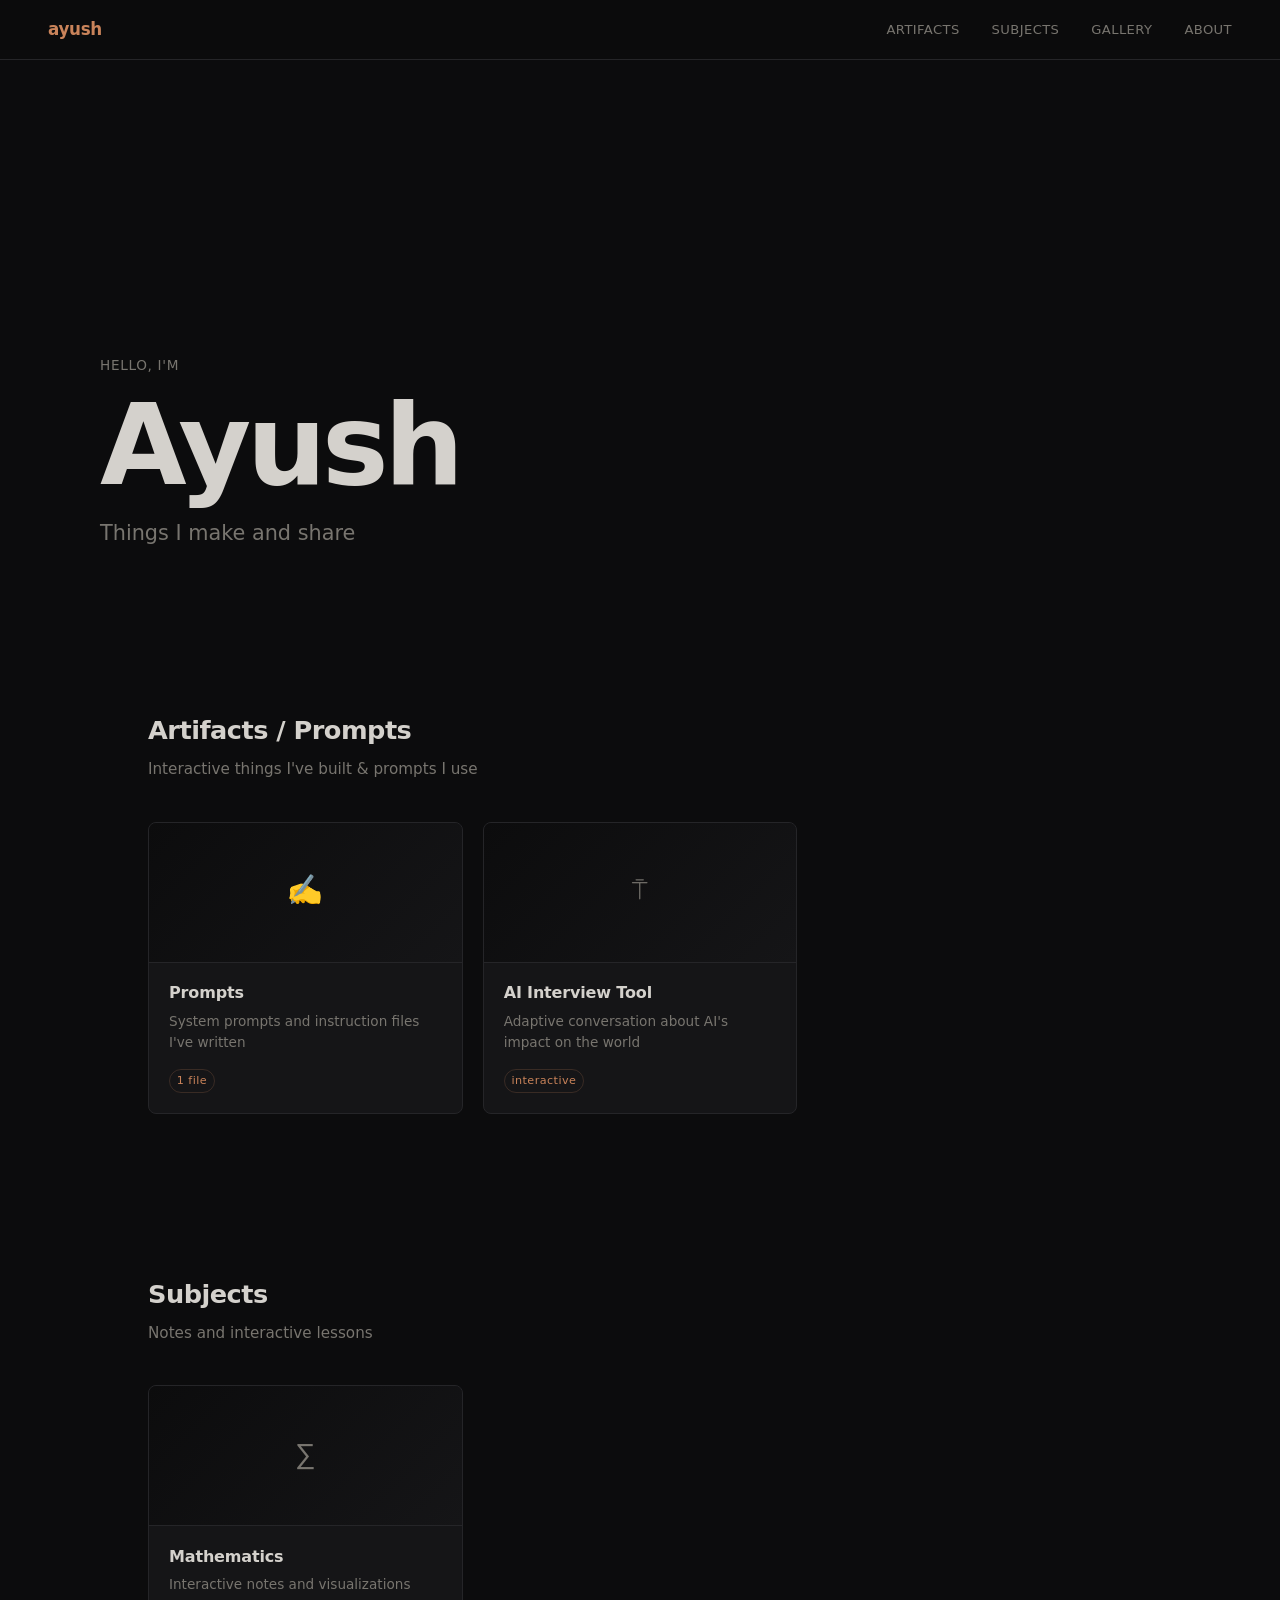
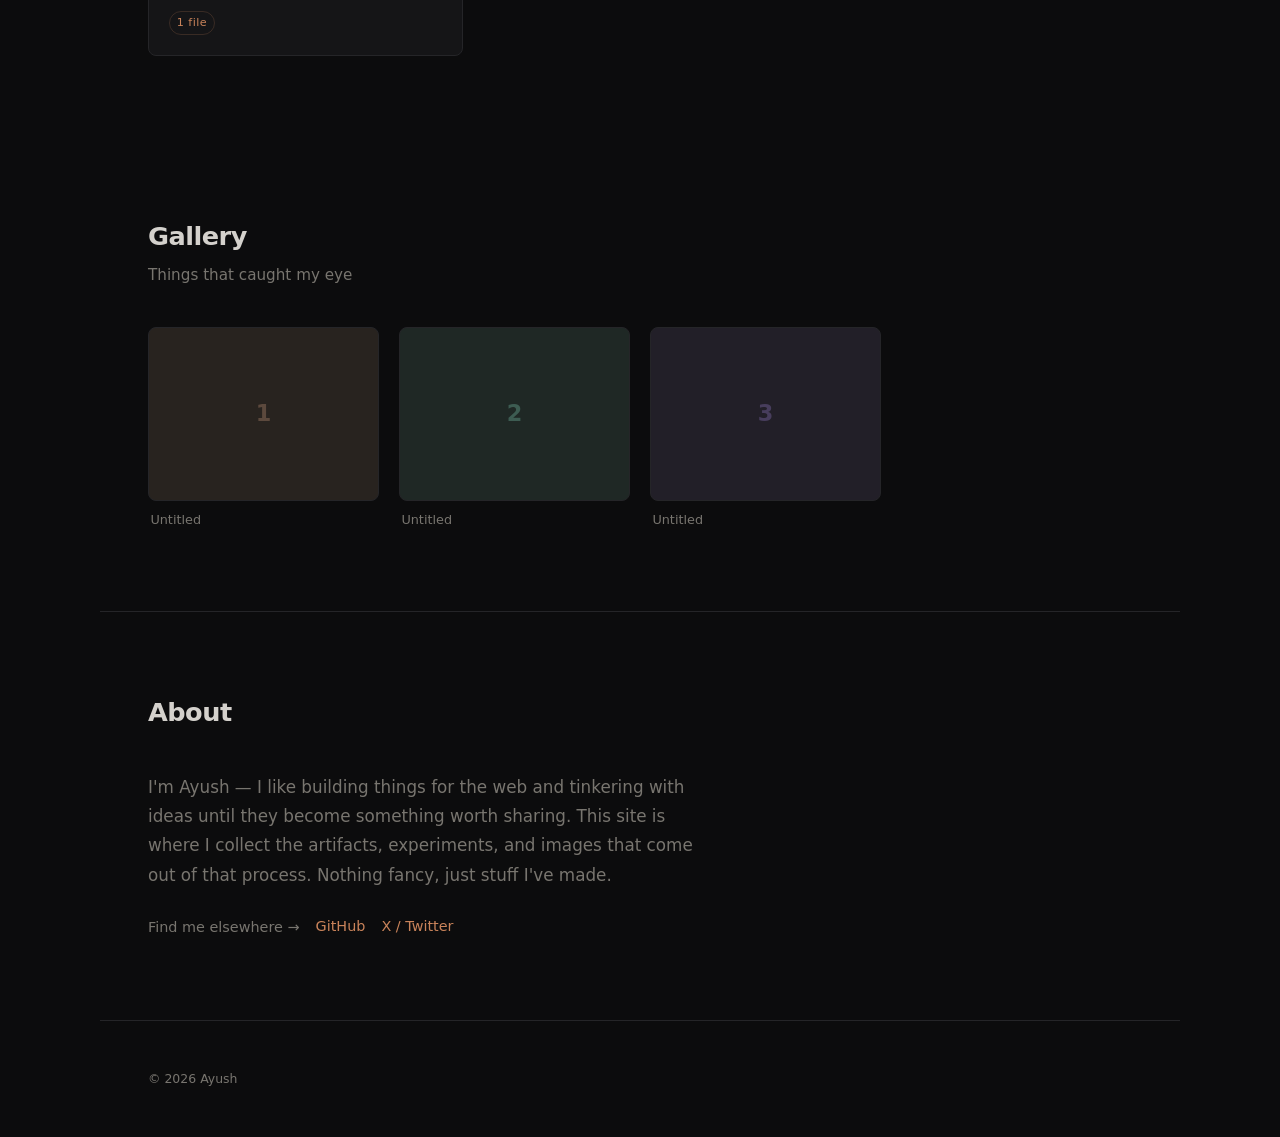
==== commit b331a7d5: "pin prompts tile to first position" ====
--- a/index.html
+++ b/index.html
@@ -35,6 +35,17 @@
       </div>
       <div class="artifact-grid">
 
+        <a href="artifacts/prompts/" class="artifact-card">
+          <div class="artifact-preview">
+            <span class="artifact-icon">&#9997;</span>
+          </div>
+          <div class="artifact-info">
+            <h3>Prompts</h3>
+            <p>System prompts and instruction files I've written</p>
+            <span class="artifact-tag">1 file</span>
+          </div>
+        </a>
+
         <a href="https://claude.ai/public/artifacts/baa4b62f-5d9c-41df-a181-2af93a938d18" target="_blank" rel="noopener" class="artifact-card">
           <div class="artifact-preview">
             <span class="artifact-icon">&#9041;</span>
@@ -43,17 +54,6 @@
             <h3>AI Interview Tool</h3>
             <p>Adaptive conversation about AI's impact on the world</p>
             <span class="artifact-tag">interactive</span>
-          </div>
-        </a>
-
-        <a href="artifacts/prompts/" class="artifact-card">
-          <div class="artifact-preview">
-            <span class="artifact-icon">&#9997;</span>
-          </div>
-          <div class="artifact-info">
-            <h3>Prompts</h3>
-            <p>System prompts and instruction files I've written</p>
-            <span class="artifact-tag">1 file</span>
           </div>
         </a>
 
